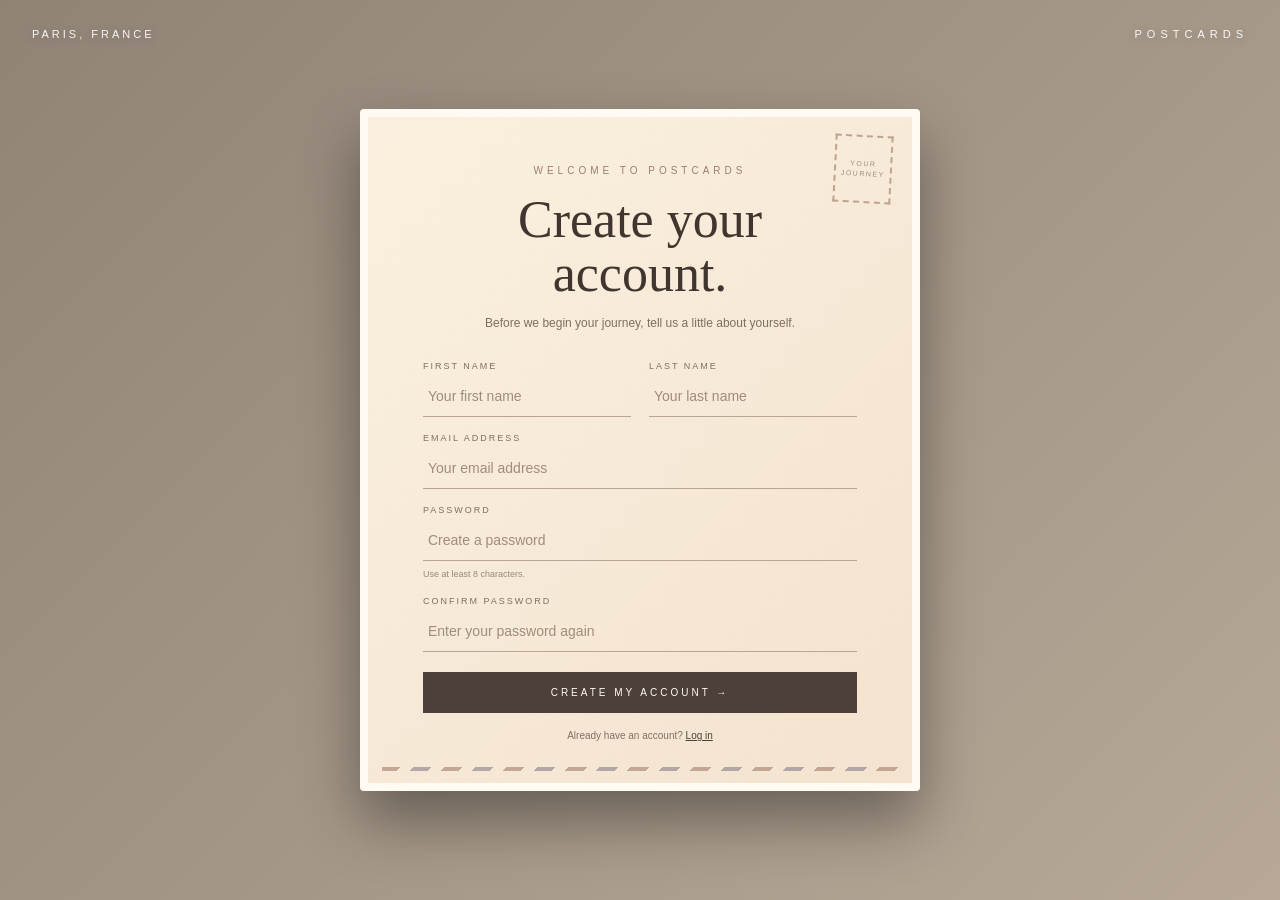
==== account.html @ 58b0a56b "Create account.html" ====
<!DOCTYPE html>
<html lang="en">

<head>

    <meta charset="UTF-8">

    <meta
        name="viewport"
        content="width=device-width, initial-scale=1.0"
    >

    <title>Postcards — Create Your Account</title>


    <style>

        /* =====================================================
           RESET
        ===================================================== */

        * {
            margin: 0;
            padding: 0;
            box-sizing: border-box;
        }


        html,
        body {
            width: 100%;
            height: 100%;
        }


        body {

            overflow: hidden;

            font-family:
                Georgia,
                "Times New Roman",
                serif;

            color: #40362f;

            background: #d8c8b8;
        }


        /* =====================================================
           WORLD BACKGROUND
        ===================================================== */

        .world {

            position: fixed;

            inset: 0;

            overflow: hidden;

            background: #cbbba9;
        }


        .background-image {

            position: absolute;

            inset: -3%;

            background-size: cover;

            background-position: center;

            opacity: 0;

            transition:
                opacity 2s ease,
                transform 8s ease;

            transform: scale(1.03);
        }


        .background-image.active {

            opacity: 1;

            transform: scale(1);
        }


        .world::after {

            content: "";

            position: absolute;

            inset: 0;

            background:
                linear-gradient(
                    135deg,
                    rgba(35, 27, 23, 0.35),
                    rgba(35, 27, 23, 0.12)
                );

            z-index: 3;

            pointer-events: none;
        }


        /* =====================================================
           LOCATION
        ===================================================== */

        .location {

            position: fixed;

            top: 28px;

            left: 32px;

            z-index: 10;

            color:
                rgba(
                    255,
                    255,
                    255,
                    0.92
                );

            font-family:
                Arial,
                sans-serif;

            font-size: 11px;

            letter-spacing: 3px;

            text-transform: uppercase;

            text-shadow:
                0 2px 10px
                rgba(0,0,0,0.25);
        }


        /* =====================================================
           LOGO
        ===================================================== */

        .logo {

            position: fixed;

            top: 28px;

            right: 32px;

            z-index: 10;

            color:
                rgba(
                    255,
                    255,
                    255,
                    0.92
                );

            font-family:
                Arial,
                sans-serif;

            font-size: 11px;

            letter-spacing: 5px;

            text-shadow:
                0 2px 10px
                rgba(0,0,0,0.25);
        }


        /* =====================================================
           MAIN
        ===================================================== */

        .screen {

            position: relative;

            z-index: 5;

            width: 100%;

            height: 100vh;

            display: flex;

            align-items: center;

            justify-content: center;

            padding: 30px;
        }


        /* =====================================================
           ACCOUNT CARD
        ===================================================== */

        .account-card {

            width:
                min(
                    560px,
                    90vw
                );

            max-height: 88vh;

            background:
                linear-gradient(
                    135deg,
                    #fbf0df,
                    #f3e3cf
                );

            border:
                8px solid
                #fffaf2;

            border-radius: 4px;

            box-shadow:
                0 30px 60px
                rgba(0,0,0,0.38);

            position: relative;

            overflow: hidden;

            padding:
                48px 55px 42px;

            animation:
                cardEntrance
                0.8s
                cubic-bezier(.2,.8,.2,1)
                forwards;
        }


        @keyframes cardEntrance {

            from {

                opacity: 0;

                transform:
                    translateY(35px)
                    rotate(-1deg);
            }

            to {

                opacity: 1;

                transform:
                    translateY(0)
                    rotate(0);
            }
        }


        /* =====================================================
           PAPER TEXTURE
        ===================================================== */

        .account-card::before {

            content: "";

            position: absolute;

            inset: 0;

            background-image:
                radial-gradient(
                    rgba(
                        75,
                        55,
                        40,
                        0.09
                    )
                    0.7px,
                    transparent 0.7px
                );

            background-size: 5px 5px;

            opacity: 0.28;

            pointer-events: none;

            z-index: 1;
        }


        /* =====================================================
           CONTENT
        ===================================================== */

        .content {

            position: relative;

            z-index: 5;

            text-align: center;
        }


        .eyebrow {

            font-family:
                Arial,
                sans-serif;

            font-size: 10px;

            letter-spacing: 4px;

            color: #9a806e;

            margin-bottom: 17px;

            text-transform: uppercase;
        }


        h1 {

            font-size:
                clamp(
                    34px,
                    6vw,
                    52px
                );

            font-weight: normal;

            line-height: 1.05;

            color: #40362f;

            margin-bottom: 12px;
        }


        .description {

            font-family:
                Arial,
                sans-serif;

            font-size: 12px;

            line-height: 1.6;

            color: #806e60;

            max-width: 410px;

            margin:
                0 auto 28px;
        }


        /* =====================================================
           FORM
        ===================================================== */

        .form {

            width: 100%;

            text-align: left;
        }


        .name-row {

            display: grid;

            grid-template-columns:
                1fr 1fr;

            gap: 18px;
        }


        .field {

            margin-bottom: 16px;
        }


        .field label {

            display: block;

            font-family:
                Arial,
                sans-serif;

            font-size: 9px;

            letter-spacing: 2px;

            text-transform: uppercase;

            color: #806e60;

            margin-bottom: 5px;
        }


        .input {

            width: 100%;

            padding:
                12px 5px;

            border: none;

            border-bottom:
                1px solid
                #baa493;

            background: transparent;

            outline: none;

            font-family:
                Arial,
                sans-serif;

            font-size: 14px;

            color: #40362f;

            transition:
                border-color
                0.25s ease;
        }


        .input::placeholder {

            color: #a08c7c;
        }


        .input:focus {

            border-bottom:
                1px solid
                #625248;
        }


        /* =====================================================
           PASSWORD NOTE
        ===================================================== */

        .password-note {

            font-family:
                Arial,
                sans-serif;

            font-size: 9px;

            color: #9a8879;

            margin-top: -8px;

            margin-bottom: 17px;
        }


        /* =====================================================
           CREATE BUTTON
        ===================================================== */

        .create-button {

            width: 100%;

            border: none;

            background: #4c4038;

            color: #fffaf3;

            padding: 15px;

            margin-top: 4px;

            font-family:
                Arial,
                sans-serif;

            font-size: 10px;

            letter-spacing: 3px;

            cursor: pointer;

            transition:
                transform
                0.25s ease,
                background
                0.25s ease;
        }


        .create-button:hover {

            background: #67554a;

            transform:
                translateY(-2px);
        }


        /* =====================================================
           LOGIN LINK
        ===================================================== */

        .login-link {

            text-align: center;

            margin-top: 17px;

            font-family:
                Arial,
                sans-serif;

            font-size: 10px;

            color: #827064;
        }


        .login-link button {

            border: none;

            background: none;

            padding: 0;

            font-family: inherit;

            font-size: inherit;

            color: #4c4038;

            text-decoration: underline;

            cursor: pointer;
        }


        /* =====================================================
           STAMP
        ===================================================== */

        .stamp {

            position: absolute;

            top: 18px;

            right: 20px;

            width: 58px;

            height: 68px;

            border:
                2px dashed
                #aa8d76;

            display: flex;

            align-items: center;

            justify-content: center;

            text-align: center;

            font-family:
                Arial,
                sans-serif;

            font-size: 7px;

            letter-spacing: 1.5px;

            line-height: 1.5;

            color: #806b5c;

            transform:
                rotate(3deg);

            opacity: 0.75;
        }


        /* =====================================================
           AIRMAIL
        ===================================================== */

        .airmail {

            position: absolute;

            left: 14px;

            right: 14px;

            bottom: 12px;

            height: 4px;

            background:
                repeating-linear-gradient(
                    135deg,
                    #a17d6b 0 13px,
                    transparent 13px 22px,
                    #897c86 22px 35px,
                    transparent 35px 44px
                );

            opacity: 0.6;
        }


        /* =====================================================
           RESPONSIVE
        ===================================================== */

        @media (max-width: 650px) {

            .account-card {

                width: 92vw;

                padding:
                    42px 25px 38px;
            }


            .name-row {

                grid-template-columns:
                    1fr;

                gap: 0;
            }


            .location {

                top: 18px;

                left: 20px;

                font-size: 9px;

                letter-spacing: 2px;
            }


            .logo {

                top: 18px;

                right: 20px;

                font-size: 9px;

                letter-spacing: 3px;
            }


            .stamp {

                width: 48px;

                height: 56px;

                top: 12px;

                right: 12px;

                font-size: 6px;
            }
        }

    </style>

</head>


<body>


    <!-- =====================================================
         WORLD BACKGROUND
    ====================================================== -->

    <div class="world">

        <div
            class="background-image active"
            id="backgroundA"
        ></div>


        <div
            class="background-image"
            id="backgroundB"
        ></div>

    </div>



    <!-- =====================================================
         LOCATION
    ====================================================== -->

    <div
        class="location"
        id="location"
    >
        Paris, France
    </div>



    <!-- =====================================================
         LOGO
    ====================================================== -->

    <div class="logo">
        POSTCARDS
    </div>



    <!-- =====================================================
         MAIN
    ====================================================== -->

    <main class="screen">


        <section class="account-card">


            <div class="stamp">

                YOUR<br>
                JOURNEY

            </div>


            <div class="content">


                <div class="eyebrow">

                    WELCOME TO POSTCARDS

                </div>


                <h1>

                    Create your<br>
                    account.

                </h1>


                <p class="description">

                    Before we begin your journey,
                    tell us a little about yourself.

                </p>



                <!-- ==========================================
                     FORM
                =========================================== -->

                <form
                    class="form"
                    id="accountForm"
                >


                    <!-- NAME -->

                    <div class="name-row">


                        <div class="field">

                            <label for="firstName">
                                First name
                            </label>


                            <input
                                class="input"
                                id="firstName"
                                type="text"
                                placeholder="Your first name"
                                autocomplete="given-name"
                                required
                            >

                        </div>



                        <div class="field">

                            <label for="lastName">
                                Last name
                            </label>


                            <input
                                class="input"
                                id="lastName"
                                type="text"
                                placeholder="Your last name"
                                autocomplete="family-name"
                                required
                            >

                        </div>


                    </div>



                    <!-- EMAIL -->

                    <div class="field">

                        <label for="email">
                            Email address
                        </label>


                        <input
                            class="input"
                            id="email"
                            type="email"
                            placeholder="Your email address"
                            autocomplete="email"
                            required
                        >

                    </div>



                    <!-- PASSWORD -->

                    <div class="field">

                        <label for="password">
                            Password
                        </label>


                        <input
                            class="input"
                            id="password"
                            type="password"
                            placeholder="Create a password"
                            autocomplete="new-password"
                            required
                        >

                    </div>


                    <div class="password-note">

                        Use at least 8 characters.

                    </div>



                    <!-- CONFIRM PASSWORD -->

                    <div class="field">

                        <label for="confirmPassword">
                            Confirm password
                        </label>


                        <input
                            class="input"
                            id="confirmPassword"
                            type="password"
                            placeholder="Enter your password again"
                            autocomplete="new-password"
                            required
                        >

                    </div>



                    <!-- CREATE -->

                    <button
                        class="create-button"
                        type="submit"
                    >

                        CREATE MY ACCOUNT →

                    </button>


                </form>



                <!-- ==========================================
                     LOGIN
                =========================================== -->

                <div class="login-link">

                    Already have an account?

                    <button
                        id="loginLink"
                        type="button"
                    >

                        Log in

                    </button>

                </div>


            </div>


            <!-- AIRMAIL -->

            <div class="airmail"></div>


        </section>


    </main>



    <script>

        /* =====================================================
           DESTINATIONS
        ===================================================== */

        const destinations = [

            {
                name: "Paris, France",

                image:
                    "https://images.unsplash.com/photo-1502602898657-3e91760cbb34?auto=format&fit=crop&w=2200&q=90"
            },


            {
                name: "Tokyo, Japan",

                image:
                    "https://images.unsplash.com/photo-1513407030348-c983a97b98d8?auto=format&fit=crop&w=2200&q=90"
            },


            {
                name: "New York, USA",

                image:
                    "https://images.unsplash.com/photo-1496588152823-86ff7695e68f?auto=format&fit=crop&w=2200&q=90"
            },


            {
                name: "Barcelona, Spain",

                image:
                    "https://images.unsplash.com/photo-1539037116277-4db20889f2d4?auto=format&fit=crop&w=2200&q=90"
            },


            {
                name: "Seoul, South Korea",

                image:
                    "https://images.unsplash.com/photo-1538485399081-7c8979d1d5f1?auto=format&fit=crop&w=2200&q=90"
            },


            {
                name: "Santorini, Greece",

                image:
                    "https://images.unsplash.com/photo-1570077188670-e3a8d69ac5ff?auto=format&fit=crop&w=2200&q=90"
            },


            {
                name: "London, England",

                image:
                    "https://images.unsplash.com/photo-1513635269975-59663e0ac1ad?auto=format&fit=crop&w=2200&q=90"
            },


            {
                name: "Rome, Italy",

                image:
                    "https://images.unsplash.com/photo-1529260830199-42c24126f198?auto=format&fit=crop&w=2200&q=90"
            }

        ];



        /* =====================================================
           ELEMENTS
        ===================================================== */

        const backgroundA =
            document.getElementById(
                "backgroundA"
            );


        const backgroundB =
            document.getElementById(
                "backgroundB"
            );


        const locationText =
            document.getElementById(
                "location"
            );


        const accountForm =
            document.getElementById(
                "accountForm"
            );


        const loginLink =
            document.getElementById(
                "loginLink"
            );



        /* =====================================================
           BACKGROUND SYSTEM
        ===================================================== */

        let currentDestination = 0;

        let showingA = true;


        function preloadImages() {

            destinations.forEach(
                destination => {

                    const image =
                        new Image();

                    image.src =
                        destination.image;

                }
            );

        }


        function setInitialBackground() {

            backgroundA.style.backgroundImage =
                `url("${destinations[0].image}")`;

            locationText.textContent =
                destinations[0].name;

        }


        function changeDestination() {

            currentDestination++;

            if (
                currentDestination >=
                destinations.length
            ) {

                currentDestination = 0;

            }


            const destination =
                destinations[
                    currentDestination
                ];


            const nextBackground =
                showingA
                    ? backgroundB
                    : backgroundA;


            const oldBackground =
                showingA
                    ? backgroundA
                    : backgroundB;


            nextBackground.style.backgroundImage =
                `url("${destination.image}")`;


            const img =
                new Image();


            img.onload =
                function() {

                    nextBackground.classList.add(
                        "active"
                    );


                    oldBackground.classList.remove(
                        "active"
                    );


                    showingA =
                        !showingA;


                    locationText.textContent =
                        destination.name;

                };


            img.src =
                destination.image;

        }


        setInitialBackground();

        preloadImages();


        setInterval(
            changeDestination,
            7000
        );



        /* =====================================================
           ACCOUNT CREATION
        ===================================================== */

        accountForm.addEventListener(
            "submit",
            function(event) {

                event.preventDefault();


                const firstName =
                    document.getElementById(
                        "firstName"
                    ).value.trim();


                const lastName =
                    document.getElementById(
                        "lastName"
                    ).value.trim();


                const email =
                    document.getElementById(
                        "email"
                    ).value.trim();


                const password =
                    document.getElementById(
                        "password"
                    ).value;


                const confirmPassword =
                    document.getElementById(
                        "confirmPassword"
                    ).value;



                /* ==========================================
                   PASSWORD LENGTH
                =========================================== */

                if (
                    password.length < 8
                ) {

                    alert(
                        "Your password must contain at least 8 characters."
                    );

                    return;

                }



                /* ==========================================
                   PASSWORD MATCH
                =========================================== */

                if (
                    password !==
                    confirmPassword
                ) {

                    alert(
                        "The passwords do not match."
                    );

                    return;

                }



                /* ==========================================
                   SAVE ACCOUNT INFORMATION
                =========================================== */

                const account = {

                    firstName:
                        firstName,

                    lastName:
                        lastName,

                    email:
                        email

                };


                localStorage.setItem(
                    "postcardsAccount",
                    JSON.stringify(
                        account
                    )
                );



                /*
                    We intentionally do NOT save
                    the password in localStorage.

                    A real account system will
                    eventually handle authentication
                    securely through a backend.
                */



                /* ==========================================
                   GO TO ONBOARDING
                =========================================== */

                window.location.href =
                    "onboarding.html";

            }
        );



        /* =====================================================
           LOGIN LINK
        ===================================================== */

        loginLink.addEventListener(
            "click",
            function() {

                window.location.href =
                    "index.html";

            }
        );

    </script>

</body>

</html>
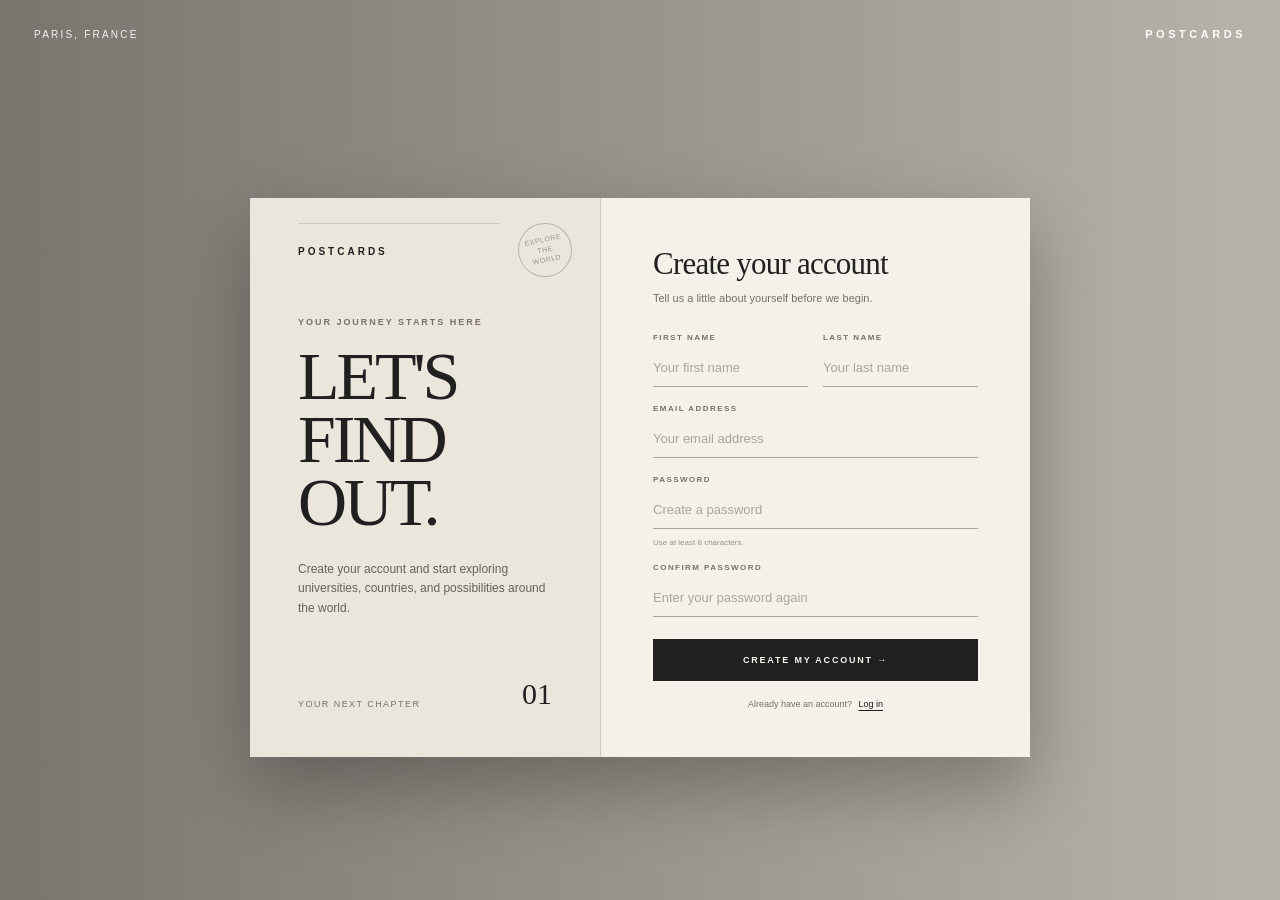
==== commit 80b21664: "Update account page title and styling" ====
--- a/account.html
+++ b/account.html
@@ -1,844 +1,576 @@
 <!DOCTYPE html>
 <html lang="en">
-
 <head>
-
     <meta charset="UTF-8">
-
     <meta
         name="viewport"
         content="width=device-width, initial-scale=1.0"
     >
-
-    <title>Postcards — Create Your Account</title>
-
-
+    <title>Postcards — Let's Find Out</title>
     <style>
-
         /* =====================================================
            RESET
         ===================================================== */
-
         * {
             margin: 0;
             padding: 0;
             box-sizing: border-box;
         }
-
-
         html,
         body {
             width: 100%;
             height: 100%;
         }
-
-
         body {
-
             overflow: hidden;
-
             font-family:
-                Georgia,
-                "Times New Roman",
-                serif;
-
-            color: #40362f;
-
-            background: #d8c8b8;
-        }
-
-
-        /* =====================================================
-           WORLD BACKGROUND
-        ===================================================== */
-
+                Arial,
+                Helvetica,
+                sans-serif;
+            color: #202020;
+            background: #e9e4da;
+        }
+        /* =====================================================
+           MOVING WORLD BACKGROUND
+        ===================================================== */
         .world {
-
             position: fixed;
-
             inset: 0;
-
             overflow: hidden;
-
-            background: #cbbba9;
-        }
-
-
+            background: #d9d3c8;
+            z-index: -2;
+        }
         .background-image {
-
             position: absolute;
-
-            inset: -3%;
-
+            inset: -4%;
             background-size: cover;
-
             background-position: center;
-
             opacity: 0;
-
+            transform: scale(1.05);
             transition:
-                opacity 2s ease,
+                opacity 1.5s ease,
                 transform 8s ease;
-
-            transform: scale(1.03);
-        }
-
-
+        }
         .background-image.active {
-
             opacity: 1;
-
             transform: scale(1);
         }
-
-
         .world::after {
-
             content: "";
-
             position: absolute;
-
             inset: 0;
-
             background:
                 linear-gradient(
-                    135deg,
-                    rgba(35, 27, 23, 0.35),
-                    rgba(35, 27, 23, 0.12)
+                    90deg,
+                    rgba(15, 15, 15, 0.48),
+                    rgba(15, 15, 15, 0.16)
                 );
-
             z-index: 3;
-
             pointer-events: none;
         }
-
-
-        /* =====================================================
-           LOCATION
-        ===================================================== */
-
+        /* =====================================================
+           TOP NAVIGATION
+        ===================================================== */
+        .top-bar {
+            position: fixed;
+            top: 0;
+            left: 0;
+            right: 0;
+            padding:
+                28px 34px;
+            display: flex;
+            justify-content: space-between;
+            align-items: center;
+            z-index: 20;
+            color: white;
+        }
         .location {
-
-            position: fixed;
-
-            top: 28px;
-
-            left: 32px;
-
+            font-size: 10px;
+            letter-spacing: 0.22em;
+            text-transform: uppercase;
+            opacity: 0.9;
+        }
+        .logo {
+            font-size: 11px;
+            font-weight: 700;
+            letter-spacing: 0.32em;
+            text-transform: uppercase;
+        }
+        /* =====================================================
+           MAIN
+        ===================================================== */
+        .screen {
+            position: relative;
             z-index: 10;
-
-            color:
-                rgba(
-                    255,
-                    255,
-                    255,
-                    0.92
-                );
-
-            font-family:
-                Arial,
-                sans-serif;
-
-            font-size: 11px;
-
-            letter-spacing: 3px;
-
-            text-transform: uppercase;
-
-            text-shadow:
-                0 2px 10px
-                rgba(0,0,0,0.25);
-        }
-
-
-        /* =====================================================
-           LOGO
-        ===================================================== */
-
-        .logo {
-
-            position: fixed;
-
-            top: 28px;
-
-            right: 32px;
-
-            z-index: 10;
-
-            color:
-                rgba(
-                    255,
-                    255,
-                    255,
-                    0.92
-                );
-
-            font-family:
-                Arial,
-                sans-serif;
-
-            font-size: 11px;
-
-            letter-spacing: 5px;
-
-            text-shadow:
-                0 2px 10px
-                rgba(0,0,0,0.25);
-        }
-
-
-        /* =====================================================
-           MAIN
-        ===================================================== */
-
-        .screen {
-
+            width: 100%;
+            height: 100vh;
+            display: flex;
+            align-items: center;
+            justify-content: center;
+            padding: 90px 25px 35px;
+        }
+        /* =====================================================
+           POSTCARD ACCOUNT CARD
+        ===================================================== */
+        .account-card {
             position: relative;
-
-            z-index: 5;
-
-            width: 100%;
-
-            height: 100vh;
-
-            display: flex;
-
-            align-items: center;
-
-            justify-content: center;
-
-            padding: 30px;
-        }
-
-
-        /* =====================================================
-           ACCOUNT CARD
-        ===================================================== */
-
-        .account-card {
-
             width:
                 min(
-                    560px,
-                    90vw
+                    780px,
+                    92vw
                 );
-
-            max-height: 88vh;
-
+            min-height: 500px;
             background:
-                linear-gradient(
-                    135deg,
-                    #fbf0df,
-                    #f3e3cf
+                rgba(
+                    247,
+                    244,
+                    237,
+                    0.97
                 );
-
-            border:
-                8px solid
-                #fffaf2;
-
-            border-radius: 4px;
-
             box-shadow:
-                0 30px 60px
-                rgba(0,0,0,0.38);
-
-            position: relative;
-
+                0 30px 70px
+                rgba(0, 0, 0, 0.28);
+            display: grid;
+            grid-template-columns:
+                0.9fr 1.1fr;
             overflow: hidden;
-
-            padding:
-                48px 55px 42px;
-
             animation:
                 cardEntrance
                 0.8s
                 cubic-bezier(.2,.8,.2,1)
                 forwards;
         }
-
-
         @keyframes cardEntrance {
-
             from {
-
                 opacity: 0;
-
                 transform:
-                    translateY(35px)
-                    rotate(-1deg);
-            }
-
+                    translateY(30px)
+                    scale(0.98);
+            }
             to {
-
                 opacity: 1;
-
                 transform:
                     translateY(0)
-                    rotate(0);
-            }
-        }
-
-
-        /* =====================================================
-           PAPER TEXTURE
-        ===================================================== */
-
-        .account-card::before {
-
-            content: "";
-
-            position: absolute;
-
-            inset: 0;
-
-            background-image:
-                radial-gradient(
-                    rgba(
-                        75,
-                        55,
-                        40,
-                        0.09
-                    )
-                    0.7px,
-                    transparent 0.7px
+                    scale(1);
+            }
+        }
+        /* =====================================================
+           LEFT SIDE
+        ===================================================== */
+        .intro {
+            position: relative;
+            padding: 48px;
+            display: flex;
+            flex-direction: column;
+            justify-content: space-between;
+            background:
+                #ebe6dc;
+            border-right:
+                1px solid
+                rgba(0,0,0,0.12);
+        }
+        .intro-brand {
+            font-size: 10px;
+            font-weight: 700;
+            letter-spacing: 0.3em;
+            text-transform: uppercase;
+        }
+        .intro-main {
+            margin-top: auto;
+            margin-bottom: auto;
+        }
+        .eyebrow {
+            font-size: 9px;
+            font-weight: 700;
+            letter-spacing: 0.22em;
+            text-transform: uppercase;
+            color: #777168;
+            margin-bottom: 18px;
+        }
+        .intro h1 {
+            font-family:
+                Georgia,
+                "Times New Roman",
+                serif;
+            font-size:
+                clamp(
+                    42px,
+                    6vw,
+                    68px
                 );
-
-            background-size: 5px 5px;
-
-            opacity: 0.28;
-
-            pointer-events: none;
-
-            z-index: 1;
-        }
-
-
-        /* =====================================================
-           CONTENT
-        ===================================================== */
-
-        .content {
-
-            position: relative;
-
-            z-index: 5;
-
-            text-align: center;
-        }
-
-
-        .eyebrow {
-
+            font-weight: 400;
+            line-height: 0.93;
+            letter-spacing:
+                -0.045em;
+            text-transform: uppercase;
+        }
+        .intro-description {
+            max-width: 270px;
+            margin-top: 25px;
+            font-size: 12px;
+            line-height: 1.65;
+            color: #65615a;
+        }
+        .intro-footer {
+            display: flex;
+            justify-content: space-between;
+            align-items: flex-end;
+            gap: 15px;
+        }
+        .route {
+            font-size: 9px;
+            letter-spacing: 0.16em;
+            text-transform: uppercase;
+            color: #777168;
+        }
+        .number {
+            font-family:
+                Georgia,
+                serif;
+            font-size: 30px;
+            line-height: 1;
+        }
+        /* =====================================================
+           RIGHT SIDE / FORM
+        ===================================================== */
+        .form-section {
+            padding:
+                48px 52px;
+            display: flex;
+            flex-direction: column;
+            justify-content: center;
+        }
+        .form-heading {
+            margin-bottom: 27px;
+        }
+        .form-heading h2 {
+            font-family:
+                Georgia,
+                "Times New Roman",
+                serif;
+            font-size: 31px;
+            font-weight: 400;
+            letter-spacing: -0.025em;
+            margin-bottom: 8px;
+        }
+        .form-heading p {
+            font-size: 11px;
+            line-height: 1.5;
+            color: #777168;
+        }
+        /* =====================================================
+           FORM
+        ===================================================== */
+        .form {
+            width: 100%;
+        }
+        .name-row {
+            display: grid;
+            grid-template-columns:
+                1fr 1fr;
+            gap: 15px;
+        }
+        .field {
+            margin-bottom: 17px;
+        }
+        .field label {
+            display: block;
+            font-size: 8px;
+            font-weight: 700;
+            letter-spacing: 0.18em;
+            text-transform: uppercase;
+            color: #777168;
+            margin-bottom: 7px;
+        }
+        .input {
+            width: 100%;
+            padding:
+                11px 0;
+            border: none;
+            border-bottom:
+                1px solid
+                #aaa59c;
+            background: transparent;
+            outline: none;
             font-family:
                 Arial,
+                Helvetica,
                 sans-serif;
-
-            font-size: 10px;
-
-            letter-spacing: 4px;
-
-            color: #9a806e;
-
-            margin-bottom: 17px;
-
-            text-transform: uppercase;
-        }
-
-
-        h1 {
-
-            font-size:
-                clamp(
-                    34px,
-                    6vw,
-                    52px
-                );
-
-            font-weight: normal;
-
-            line-height: 1.05;
-
-            color: #40362f;
-
-            margin-bottom: 12px;
-        }
-
-
-        .description {
-
-            font-family:
-                Arial,
-                sans-serif;
-
-            font-size: 12px;
-
-            line-height: 1.6;
-
-            color: #806e60;
-
-            max-width: 410px;
-
-            margin:
-                0 auto 28px;
-        }
-
-
-        /* =====================================================
-           FORM
-        ===================================================== */
-
-        .form {
-
-            width: 100%;
-
-            text-align: left;
-        }
-
-
-        .name-row {
-
-            display: grid;
-
-            grid-template-columns:
-                1fr 1fr;
-
-            gap: 18px;
-        }
-
-
-        .field {
-
-            margin-bottom: 16px;
-        }
-
-
-        .field label {
-
-            display: block;
-
-            font-family:
-                Arial,
-                sans-serif;
-
-            font-size: 9px;
-
-            letter-spacing: 2px;
-
-            text-transform: uppercase;
-
-            color: #806e60;
-
-            margin-bottom: 5px;
-        }
-
-
-        .input {
-
-            width: 100%;
-
-            padding:
-                12px 5px;
-
-            border: none;
-
-            border-bottom:
-                1px solid
-                #baa493;
-
-            background: transparent;
-
-            outline: none;
-
-            font-family:
-                Arial,
-                sans-serif;
-
-            font-size: 14px;
-
-            color: #40362f;
-
+            font-size: 13px;
+            color: #202020;
             transition:
                 border-color
                 0.25s ease;
         }
-
-
         .input::placeholder {
-
-            color: #a08c7c;
-        }
-
-
+            color: #aaa59c;
+        }
         .input:focus {
-
             border-bottom:
                 1px solid
-                #625248;
-        }
-
-
-        /* =====================================================
-           PASSWORD NOTE
-        ===================================================== */
-
+                #202020;
+        }
         .password-note {
-
-            font-family:
-                Arial,
-                sans-serif;
-
+            margin-top: -8px;
+            margin-bottom: 16px;
+            font-size: 8px;
+            color: #97928a;
+        }
+        /* =====================================================
+           CREATE ACCOUNT BUTTON
+        ===================================================== */
+        .create-button {
+            width: 100%;
+            margin-top: 5px;
+            padding: 15px 18px;
+            border:
+                1px solid
+                #202020;
+            background:
+                #202020;
+            color:
+                #f7f4ed;
             font-size: 9px;
-
-            color: #9a8879;
-
-            margin-top: -8px;
-
-            margin-bottom: 17px;
-        }
-
-
-        /* =====================================================
-           CREATE BUTTON
-        ===================================================== */
-
-        .create-button {
-
-            width: 100%;
-
-            border: none;
-
-            background: #4c4038;
-
-            color: #fffaf3;
-
-            padding: 15px;
-
-            margin-top: 4px;
-
-            font-family:
-                Arial,
-                sans-serif;
-
-            font-size: 10px;
-
-            letter-spacing: 3px;
-
+            font-weight: 700;
+            letter-spacing: 0.2em;
+            text-transform: uppercase;
             cursor: pointer;
-
             transition:
-                transform
-                0.25s ease,
-                background
-                0.25s ease;
-        }
-
-
+                background 0.25s ease,
+                color 0.25s ease,
+                transform 0.25s ease;
+        }
         .create-button:hover {
-
-            background: #67554a;
-
+            background:
+                transparent;
+            color:
+                #202020;
             transform:
                 translateY(-2px);
         }
-
-
-        /* =====================================================
-           LOGIN LINK
-        ===================================================== */
-
+        /* =====================================================
+           LOGIN
+        ===================================================== */
         .login-link {
-
+            margin-top: 18px;
             text-align: center;
-
-            margin-top: 17px;
-
-            font-family:
-                Arial,
-                sans-serif;
-
-            font-size: 10px;
-
-            color: #827064;
-        }
-
-
+            font-size: 9px;
+            color: #777168;
+        }
         .login-link button {
-
             border: none;
-
-            background: none;
-
+            background: transparent;
             padding: 0;
-
+            margin-left: 4px;
+            color: #202020;
             font-family: inherit;
-
             font-size: inherit;
-
-            color: #4c4038;
-
-            text-decoration: underline;
-
+            text-decoration:
+                underline;
+            text-underline-offset: 3px;
             cursor: pointer;
         }
-
-
-        /* =====================================================
-           STAMP
-        ===================================================== */
-
-        .stamp {
-
+        /* =====================================================
+           POSTCARD DETAILS
+        ===================================================== */
+        .postmark {
             position: absolute;
-
-            top: 18px;
-
-            right: 20px;
-
-            width: 58px;
-
-            height: 68px;
-
+            top: 25px;
+            right: 28px;
+            width: 54px;
+            height: 54px;
             border:
-                2px dashed
-                #aa8d76;
-
+                1px solid
+                rgba(0,0,0,0.3);
+            border-radius: 50%;
             display: flex;
-
             align-items: center;
-
             justify-content: center;
-
             text-align: center;
-
-            font-family:
-                Arial,
-                sans-serif;
-
             font-size: 7px;
-
-            letter-spacing: 1.5px;
-
-            line-height: 1.5;
-
-            color: #806b5c;
-
+            letter-spacing: 0.08em;
+            line-height: 1.4;
+            text-transform: uppercase;
+            color: #777168;
             transform:
-                rotate(3deg);
-
-            opacity: 0.75;
-        }
-
-
-        /* =====================================================
-           AIRMAIL
-        ===================================================== */
-
-        .airmail {
-
+                rotate(-12deg);
+            opacity: 0.7;
+        }
+        .line {
             position: absolute;
-
-            left: 14px;
-
-            right: 14px;
-
-            bottom: 12px;
-
-            height: 4px;
-
+            top: 25px;
+            left: 48px;
+            right: 100px;
+            height: 1px;
             background:
-                repeating-linear-gradient(
-                    135deg,
-                    #a17d6b 0 13px,
-                    transparent 13px 22px,
-                    #897c86 22px 35px,
-                    transparent 35px 44px
-                );
-
-            opacity: 0.6;
-        }
-
-
+                rgba(0,0,0,0.12);
+        }
         /* =====================================================
            RESPONSIVE
         ===================================================== */
-
-        @media (max-width: 650px) {
-
+        @media (max-width: 720px) {
+            body {
+                overflow-y: auto;
+            }
+            .screen {
+                min-height: 100vh;
+                height: auto;
+                padding:
+                    90px 18px 30px;
+            }
             .account-card {
-
-                width: 92vw;
-
-                padding:
-                    42px 25px 38px;
-            }
-
-
-            .name-row {
-
+                width: 94vw;
                 grid-template-columns:
                     1fr;
-
+                min-height: auto;
+            }
+            .intro {
+                min-height: 300px;
+                padding: 32px;
+                border-right: none;
+                border-bottom:
+                    1px solid
+                    rgba(0,0,0,0.12);
+            }
+            .intro h1 {
+                font-size: 50px;
+            }
+            .form-section {
+                padding:
+                    34px 30px 38px;
+            }
+            .line {
+                left: 32px;
+                right: 95px;
+                top: 20px;
+            }
+            .postmark {
+                top: 19px;
+                right: 20px;
+            }
+        }
+        @media (max-width: 480px) {
+            .top-bar {
+                padding:
+                    20px;
+            }
+            .location {
+                font-size: 8px;
+            }
+            .logo {
+                font-size: 9px;
+                letter-spacing:
+                    0.22em;
+            }
+            .name-row {
+                grid-template-columns:
+                    1fr;
                 gap: 0;
             }
-
-
-            .location {
-
-                top: 18px;
-
-                left: 20px;
-
-                font-size: 9px;
-
-                letter-spacing: 2px;
-            }
-
-
-            .logo {
-
-                top: 18px;
-
-                right: 20px;
-
-                font-size: 9px;
-
-                letter-spacing: 3px;
-            }
-
-
-            .stamp {
-
-                width: 48px;
-
-                height: 56px;
-
-                top: 12px;
-
-                right: 12px;
-
-                font-size: 6px;
-            }
-        }
-
+            .intro {
+                min-height: 280px;
+            }
+            .intro h1 {
+                font-size: 43px;
+            }
+        }
     </style>
-
 </head>
-
-
 <body>
-
-
     <!-- =====================================================
          WORLD BACKGROUND
     ====================================================== -->
-
     <div class="world">
-
         <div
             class="background-image active"
             id="backgroundA"
         ></div>
-
-
         <div
             class="background-image"
             id="backgroundB"
         ></div>
-
     </div>
-
-
-
     <!-- =====================================================
-         LOCATION
+         TOP BAR
     ====================================================== -->
-
-    <div
-        class="location"
-        id="location"
-    >
-        Paris, France
-    </div>
-
-
-
-    <!-- =====================================================
-         LOGO
-    ====================================================== -->
-
-    <div class="logo">
-        POSTCARDS
-    </div>
-
-
-
+    <header class="top-bar">
+        <div
+            class="location"
+            id="location"
+        >
+            Paris, France
+        </div>
+        <div class="logo">
+            POSTCARDS
+        </div>
+    </header>
     <!-- =====================================================
          MAIN
     ====================================================== -->
-
     <main class="screen">
-
-
         <section class="account-card">
-
-
-            <div class="stamp">
-
-                YOUR<br>
-                JOURNEY
-
+            <!-- ==============================================
+                 LEFT INTRO
+            =============================================== -->
+            <div class="intro">
+                <div>
+                    <div class="intro-brand">
+                        POSTCARDS
+                    </div>
+                </div>
+                <div class="intro-main">
+                    <div class="eyebrow">
+                        YOUR JOURNEY STARTS HERE
+                    </div>
+                    <h1>
+                        Let's<br>
+                        find out.
+                    </h1>
+                    <p class="intro-description">
+                        Create your account and start
+                        exploring universities,
+                        countries, and possibilities
+                        around the world.
+                    </p>
+                </div>
+                <div class="intro-footer">
+                    <div class="route">
+                        Your next chapter
+                    </div>
+                    <div class="number">
+                        01
+                    </div>
+                </div>
+                <div class="line"></div>
+                <div class="postmark">
+                    EXPLORE<br>
+                    THE<br>
+                    WORLD
+                </div>
             </div>
-
-
-            <div class="content">
-
-
-                <div class="eyebrow">
-
-                    WELCOME TO POSTCARDS
-
+            <!-- ==============================================
+                 FORM
+            =============================================== -->
+            <div class="form-section">
+                <div class="form-heading">
+                    <h2>
+                        Create your account
+                    </h2>
+                    <p>
+                        Tell us a little about yourself
+                        before we begin.
+                    </p>
                 </div>
-
-
-                <h1>
-
-                    Create your<br>
-                    account.
-
-                </h1>
-
-
-                <p class="description">
-
-                    Before we begin your journey,
-                    tell us a little about yourself.
-
-                </p>
-
-
-
-                <!-- ==========================================
-                     FORM
-                =========================================== -->
-
                 <form
                     class="form"
                     id="accountForm"
                 >
-
-
                     <!-- NAME -->
-
                     <div class="name-row">
-
-
                         <div class="field">
-
                             <label for="firstName">
                                 First name
                             </label>
-
-
                             <input
                                 class="input"
                                 id="firstName"
@@ -847,18 +579,11 @@
                                 autocomplete="given-name"
                                 required
                             >
-
                         </div>
-
-
-
                         <div class="field">
-
                             <label for="lastName">
                                 Last name
                             </label>
-
-
                             <input
                                 class="input"
                                 id="lastName"
@@ -867,23 +592,13 @@
                                 autocomplete="family-name"
                                 required
                             >
-
                         </div>
-
-
                     </div>
-
-
-
                     <!-- EMAIL -->
-
                     <div class="field">
-
                         <label for="email">
                             Email address
                         </label>
-
-
                         <input
                             class="input"
                             id="email"
@@ -892,20 +607,12 @@
                             autocomplete="email"
                             required
                         >
-
                     </div>
-
-
-
                     <!-- PASSWORD -->
-
                     <div class="field">
-
                         <label for="password">
                             Password
                         </label>
-
-
                         <input
                             class="input"
                             id="password"
@@ -914,27 +621,15 @@
                             autocomplete="new-password"
                             required
                         >
-
                     </div>
-
-
                     <div class="password-note">
-
                         Use at least 8 characters.
-
                     </div>
-
-
-
                     <!-- CONFIRM PASSWORD -->
-
                     <div class="field">
-
                         <label for="confirmPassword">
                             Confirm password
                         </label>
-
-
                         <input
                             class="input"
                             id="confirmPassword"
@@ -943,435 +638,242 @@
                             autocomplete="new-password"
                             required
                         >
-
                     </div>
-
-
-
                     <!-- CREATE -->
-
                     <button
                         class="create-button"
                         type="submit"
                     >
-
-                        CREATE MY ACCOUNT →
-
+                        Create my account →
                     </button>
-
-
                 </form>
-
-
-
-                <!-- ==========================================
-                     LOGIN
-                =========================================== -->
-
+                <!-- LOGIN -->
                 <div class="login-link">
-
                     Already have an account?
-
                     <button
                         id="loginLink"
                         type="button"
                     >
-
                         Log in
-
                     </button>
-
                 </div>
-
-
             </div>
-
-
-            <!-- AIRMAIL -->
-
-            <div class="airmail"></div>
-
-
         </section>
-
-
     </main>
-
-
-
     <script>
-
         /* =====================================================
            DESTINATIONS
         ===================================================== */
-
         const destinations = [
-
             {
                 name: "Paris, France",
-
                 image:
                     "https://images.unsplash.com/photo-1502602898657-3e91760cbb34?auto=format&fit=crop&w=2200&q=90"
             },
-
-
             {
                 name: "Tokyo, Japan",
-
                 image:
                     "https://images.unsplash.com/photo-1513407030348-c983a97b98d8?auto=format&fit=crop&w=2200&q=90"
             },
-
-
             {
                 name: "New York, USA",
-
                 image:
                     "https://images.unsplash.com/photo-1496588152823-86ff7695e68f?auto=format&fit=crop&w=2200&q=90"
             },
-
-
             {
                 name: "Barcelona, Spain",
-
                 image:
                     "https://images.unsplash.com/photo-1539037116277-4db20889f2d4?auto=format&fit=crop&w=2200&q=90"
             },
-
-
             {
                 name: "Seoul, South Korea",
-
                 image:
                     "https://images.unsplash.com/photo-1538485399081-7c8979d1d5f1?auto=format&fit=crop&w=2200&q=90"
             },
-
-
             {
                 name: "Santorini, Greece",
-
                 image:
                     "https://images.unsplash.com/photo-1570077188670-e3a8d69ac5ff?auto=format&fit=crop&w=2200&q=90"
             },
-
-
             {
                 name: "London, England",
-
                 image:
                     "https://images.unsplash.com/photo-1513635269975-59663e0ac1ad?auto=format&fit=crop&w=2200&q=90"
             },
-
-
             {
                 name: "Rome, Italy",
-
                 image:
                     "https://images.unsplash.com/photo-1529260830199-42c24126f198?auto=format&fit=crop&w=2200&q=90"
             }
-
         ];
-
-
-
         /* =====================================================
            ELEMENTS
         ===================================================== */
-
         const backgroundA =
             document.getElementById(
                 "backgroundA"
             );
-
-
         const backgroundB =
             document.getElementById(
                 "backgroundB"
             );
-
-
         const locationText =
             document.getElementById(
                 "location"
             );
-
-
         const accountForm =
             document.getElementById(
                 "accountForm"
             );
-
-
         const loginLink =
             document.getElementById(
                 "loginLink"
             );
-
-
-
         /* =====================================================
            BACKGROUND SYSTEM
         ===================================================== */
-
         let currentDestination = 0;
-
         let showingA = true;
-
-
         function preloadImages() {
-
             destinations.forEach(
                 destination => {
-
                     const image =
                         new Image();
-
                     image.src =
                         destination.image;
-
                 }
             );
-
-        }
-
-
+        }
         function setInitialBackground() {
-
             backgroundA.style.backgroundImage =
                 `url("${destinations[0].image}")`;
-
             locationText.textContent =
                 destinations[0].name;
-
-        }
-
-
+        }
         function changeDestination() {
-
             currentDestination++;
-
             if (
                 currentDestination >=
                 destinations.length
             ) {
-
                 currentDestination = 0;
-
-            }
-
-
+            }
             const destination =
                 destinations[
                     currentDestination
                 ];
-
-
             const nextBackground =
                 showingA
                     ? backgroundB
                     : backgroundA;
-
-
             const oldBackground =
                 showingA
                     ? backgroundA
                     : backgroundB;
-
-
             nextBackground.style.backgroundImage =
                 `url("${destination.image}")`;
-
-
-            const img =
+            const image =
                 new Image();
-
-
-            img.onload =
+            image.onload =
                 function() {
-
                     nextBackground.classList.add(
                         "active"
                     );
-
-
                     oldBackground.classList.remove(
                         "active"
                     );
-
-
                     showingA =
                         !showingA;
-
-
                     locationText.textContent =
                         destination.name;
-
                 };
-
-
-            img.src =
+            image.src =
                 destination.image;
-
-        }
-
-
+        }
         setInitialBackground();
-
         preloadImages();
-
-
         setInterval(
             changeDestination,
             7000
         );
-
-
-
         /* =====================================================
            ACCOUNT CREATION
-        ===================================================== */
-
+           KEEPING YOUR ORIGINAL FUNCTIONALITY
+        ===================================================== */
         accountForm.addEventListener(
             "submit",
             function(event) {
-
                 event.preventDefault();
-
-
                 const firstName =
                     document.getElementById(
                         "firstName"
                     ).value.trim();
-
-
                 const lastName =
                     document.getElementById(
                         "lastName"
                     ).value.trim();
-
-
                 const email =
                     document.getElementById(
                         "email"
                     ).value.trim();
-
-
                 const password =
                     document.getElementById(
                         "password"
                     ).value;
-
-
                 const confirmPassword =
                     document.getElementById(
                         "confirmPassword"
                     ).value;
-
-
-
-                /* ==========================================
-                   PASSWORD LENGTH
-                =========================================== */
-
+                /* PASSWORD LENGTH */
                 if (
                     password.length < 8
                 ) {
-
                     alert(
                         "Your password must contain at least 8 characters."
                     );
-
                     return;
-
                 }
-
-
-
-                /* ==========================================
-                   PASSWORD MATCH
-                =========================================== */
-
+                /* PASSWORD MATCH */
                 if (
                     password !==
                     confirmPassword
                 ) {
-
                     alert(
                         "The passwords do not match."
                     );
-
                     return;
-
                 }
-
-
-
-                /* ==========================================
-                   SAVE ACCOUNT INFORMATION
-                =========================================== */
-
+                /* SAVE ACCOUNT */
                 const account = {
-
                     firstName:
                         firstName,
-
                     lastName:
                         lastName,
-
                     email:
                         email
-
                 };
-
-
                 localStorage.setItem(
                     "postcardsAccount",
                     JSON.stringify(
                         account
                     )
                 );
-
-
-
-                /*
-                    We intentionally do NOT save
-                    the password in localStorage.
-
-                    A real account system will
-                    eventually handle authentication
-                    securely through a backend.
-                */
-
-
-
-                /* ==========================================
-                   GO TO ONBOARDING
-                =========================================== */
-
+                /* GO TO ONBOARDING */
                 window.location.href =
                     "onboarding.html";
-
             }
         );
-
-
-
-        /* =====================================================
-           LOGIN LINK
-        ===================================================== */
-
+        /* =====================================================
+           LOGIN
+           FIXED — NOW GOES TO LOGIN.HTML
+        ===================================================== */
         loginLink.addEventListener(
             "click",
             function() {
-
                 window.location.href =
-                    "index.html";
-
+                    "login.html";
             }
         );
-
     </script>
-
 </body>
-
 </html>
